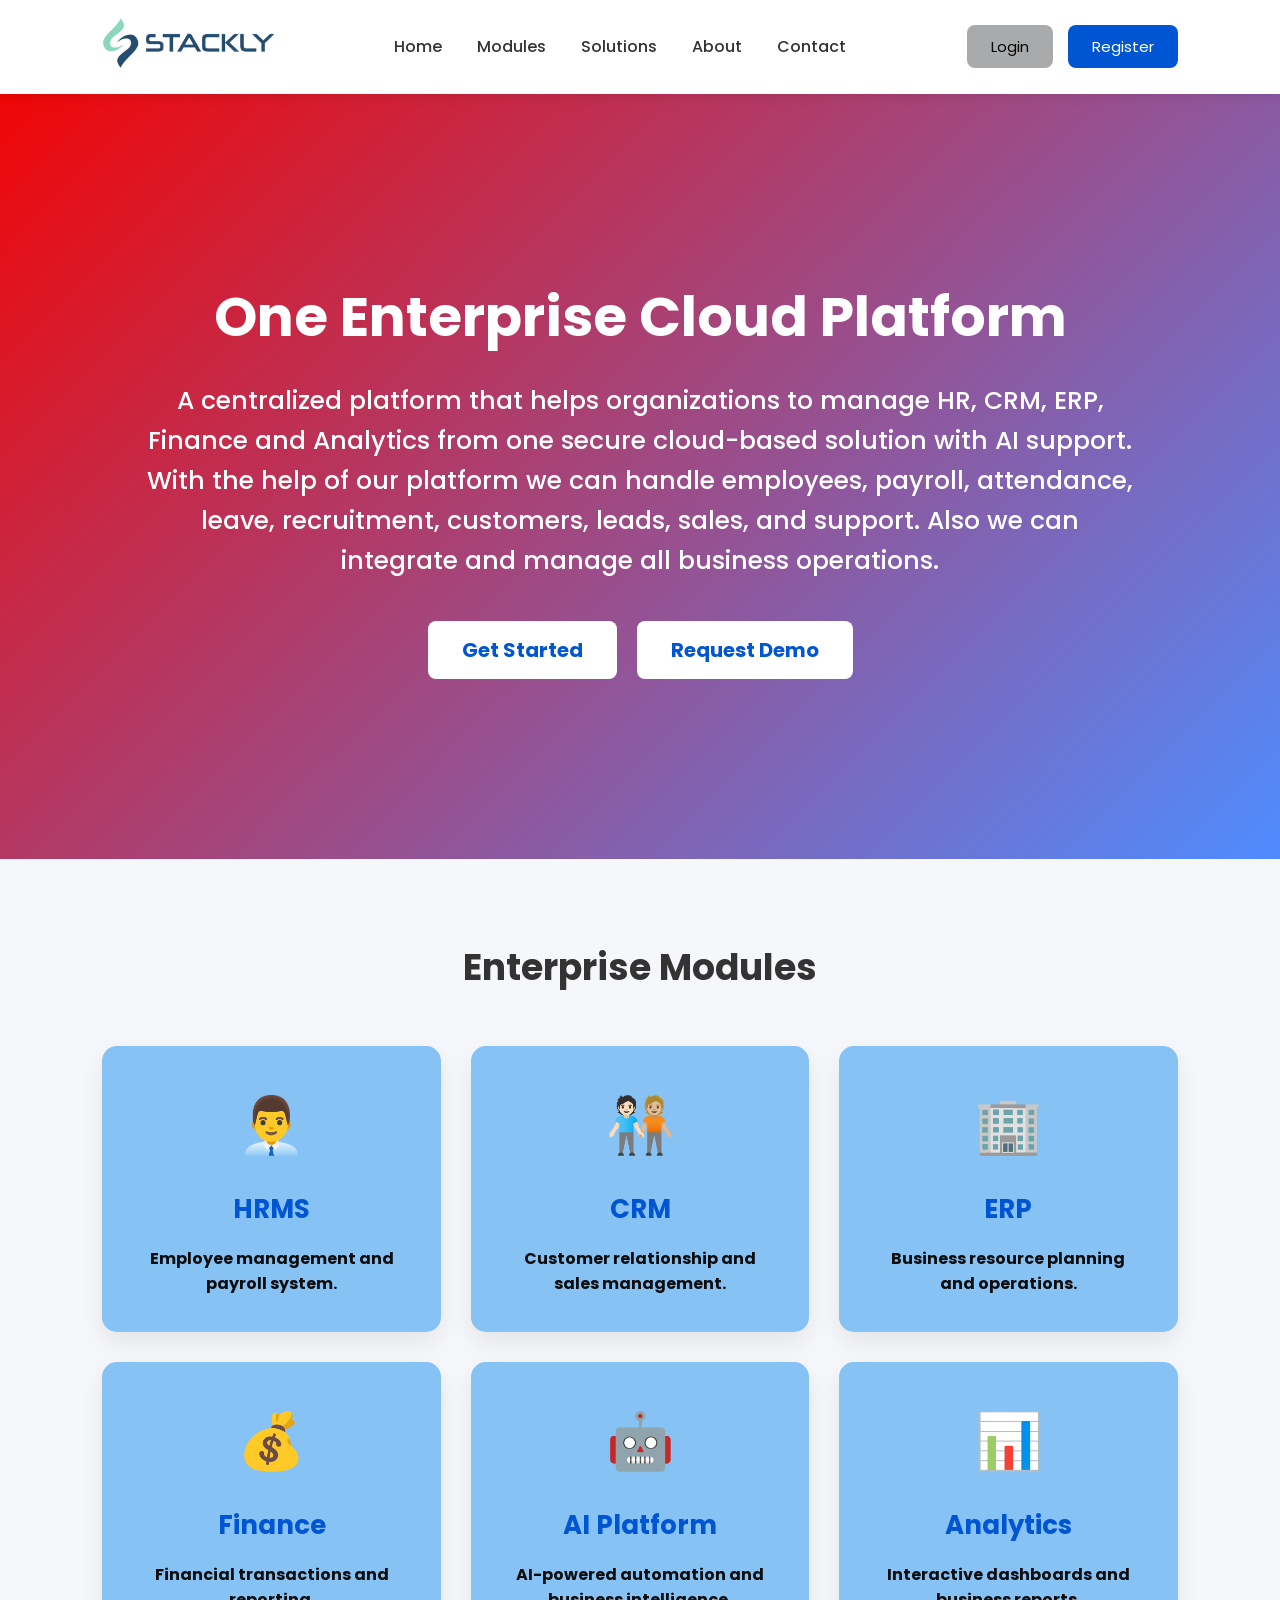
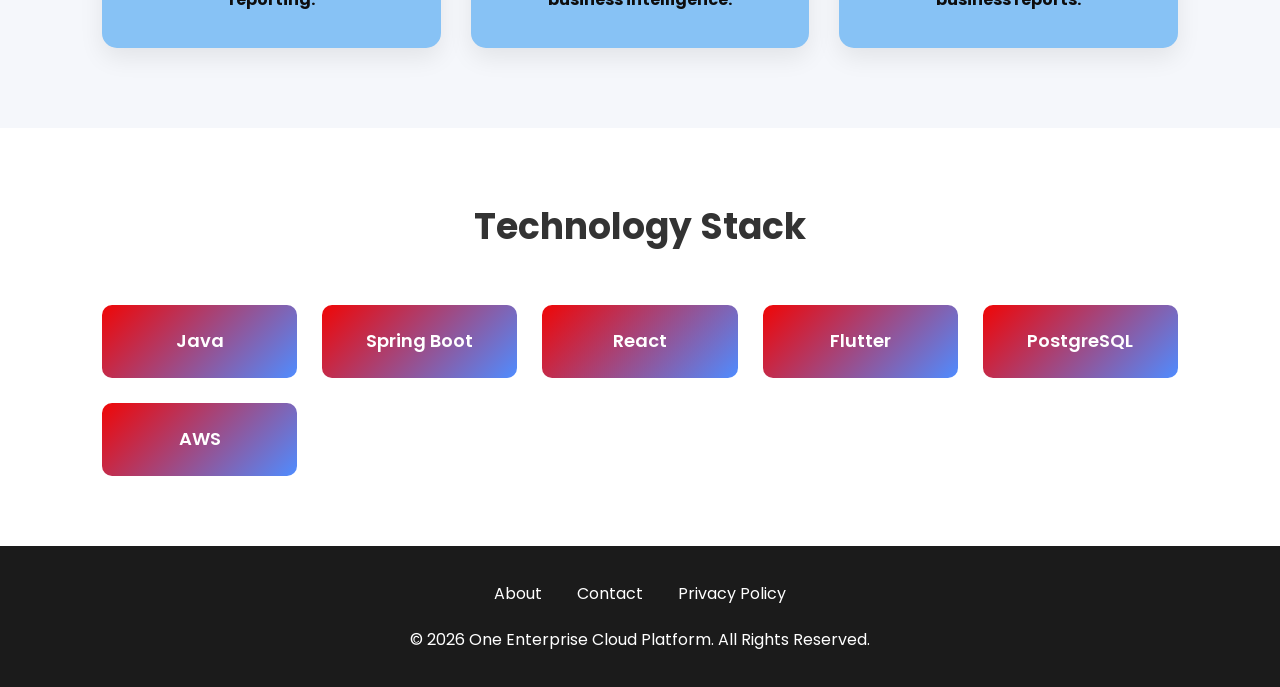
==== index.html @ d636d27a "Task 3" ====
<!doctype html>
<html lang="en">
  <head>
    <meta charset="UTF-8" />
    <meta name="viewport" content="width=device-width, initial-scale=1.0" />
    <title>One Enterprise Cloud Platform</title>

    <link rel="stylesheet" href="css/style.css" />
    <link rel="stylesheet" href="css/landing.css" />

  </head>

  <body>
    <header>
      <div class="logo">
        <img src="assets/images/stackly.png" alt="Stackly Logo" />
      </div>

      <nav>
        <ul>
          <li><a href="#">Home</a></li>
          <li><a href="#">Modules</a></li>
          <li><a href="#">Solutions</a></li>
          <li><a href="#">About</a></li>
          <li><a href="#">Contact</a></li>
        </ul>
      </nav>

      <div class="header-buttons">
        <a href="login.html">
          <button class="login-btn">Login</button>
        </a>
        <button class="register-btn">Register</button>
      </div>
    </header>
    <!-- Hero -->
    <section class="hero">
      <div class="hero-content">
        <h1>One Enterprise Cloud Platform</h1>

        <p>
          A centralized platform that helps organizations to manage HR, CRM,
          ERP, Finance and Analytics from one secure cloud-based solution with
          AI support. With the help of our platform we can handle employees,
          payroll, attendance, leave, recruitment, customers, leads, sales, and
          support. Also we can integrate and manage all business operations.
        </p>

        <div class="hero-buttons">
          <button class="primary-btn">Get Started</button>

          <button class="secondary-btn">Request Demo</button>
        </div>
      </div>
    </section>
    <!-- Modules -->
    <section class="modules">
      <h2>Enterprise Modules</h2>

      <div class="module-container">
        <div class="card">
          <div class="icon">👨‍💼</div>
          <h3>HRMS</h3>
          <p>Employee management and payroll system.</p>
        </div>

        <div class="card">
          <div class="icon">🧑🏻‍🤝‍🧑🏼</div>
          <h3>CRM</h3>
          <p>Customer relationship and sales management.</p>
        </div>

        <div class="card">
          <div class="icon">🏢</div>
          <h3>ERP</h3>
          <p>Business resource planning and operations.</p>
        </div>

        <div class="card">
          <div class="icon">💰</div>
          <h3>Finance</h3>
          <p>Financial transactions and reporting.</p>
        </div>

        <div class="card">
          <div class="icon">🤖</div>
          <h3>AI Platform</h3>
          <p>AI-powered automation and business intelligence.</p>
        </div>

        <div class="card">
          <div class="icon">📊</div>
          <h3>Analytics</h3>
          <p>Interactive dashboards and business reports.</p>
        </div>
      </div>
    </section>
    <!-- Technology -->
    <section class="technology">
      <h2>Technology Stack</h2>

      <div class="tech-container">
        <div class="tech-box">Java</div>

        <div class="tech-box">Spring Boot</div>

        <div class="tech-box">React</div>

        <div class="tech-box">Flutter</div>

        <div class="tech-box">PostgreSQL</div>

        <div class="tech-box">AWS</div>
      </div>
    </section>
    <!-- Footer -->
    <footer>
      <div class="footer-links">
        <a href="#">About</a>

        <a href="#">Contact</a>

        <a href="#">Privacy Policy</a>
      </div>

      <p>© 2026 One Enterprise Cloud Platform. All Rights Reserved.</p>
    </footer>
    <script src="js/landing.js"></script>
  </body>
</html>
---- css/style.css ----
@import url("https://fonts.googleapis.com/css2?family=Poppins:wght@300;400;500;600;700&display=swap");

* {
  margin: 0;
  padding: 0;
  box-sizing: border-box;
  font-family: "Poppins", sans-serif;
}
---- css/landing.css ----
body {
  background: #f5f7fb;
  color: #333;
  line-height: 1.6;
}

/* Header */

header {
  position: sticky;
  top: 0;

  display: flex;
  justify-content: space-between;
  align-items: center;

  padding: 18px 8%;

  background: #ffffff;

  box-shadow: 0 3px 10px rgba(0, 0, 0, 0.08);

  z-index: 1000;
}

.logo img {
  height: 50px;
  width: auto;
}

.logo h2 {
  color: #0056d2;
  font-size: 28px;
  font-weight: 700;
}

nav ul {
  display: flex;
  list-style: none;
  gap: 35px;
}

nav a {
  text-decoration: none;
  color: #333;
  font-weight: 500;
  transition: 0.3s;
}

nav a:hover {
  color: #0056d2;
}

.header-buttons {
  display: flex;
  gap: 15px;
}

.login-btn,
.register-btn {
  padding: 10px 24px;

  border: none;

  border-radius: 8px;

  cursor: pointer;

  font-size: 15px;

  transition: 0.3s;
}

.login-btn {
  background: #a9aaab;
  color: #050505;
}

.login-btn:hover {
  background: #d8e4ff;
}

.register-btn {
  background: #0056d2;
  color: white;
}

.register-btn:hover {
  background: #003f9f;
}

/* Hero */

.hero {
  min-height: 85vh;

  display: flex;
  justify-content: center;
  align-items: center;

  text-align: center;

  padding: 40px;

  background: linear-gradient(135deg, #f00606, #4f8cff);

  color: white;
}

.hero-content {
  max-width: 1000px;
}

.hero h1 {
  font-size: 55px;
  margin-bottom: 20px;
}

.hero p {
  font-size: 25px;
  margin-bottom: 40px;
  font-weight: 500;
}

.hero-buttons {
  display: flex;
  justify-content: center;
  gap: 20px;
}

.primary-btn,
.secondary-btn {
  padding: 14px 34px;

  border: none;

  border-radius: 8px;

  cursor: pointer;

  font-size: 20px;

  transition: 0.3s;
}

.primary-btn,
.secondary-btn {
  background: white;
  color: #0056d2;
  font-weight: 700;
}

.primary-btn:hover,
.secondary-btn:hover {
  transform: translateY(-3px);
}
/* Modules */

.modules {
  padding: 80px 8%;
}

.modules h2 {
  text-align: center;

  font-size: 36px;

  margin-bottom: 50px;
}

.module-container {
  display: grid;

  grid-template-columns: repeat(auto-fit, minmax(280px, 1fr));

  gap: 30px;
}

.card {
  background: rgb(135, 194, 245);

  font-weight: 700;

  padding: 35px;

  border-radius: 15px;

  text-align: center;

  box-shadow: 0 10px 25px rgba(0, 0, 0, 0.08);

  transition: 0.3s;
}

.card:hover {
  transform: translateY(-10px);
}

.icon {
  font-size: 55px;

  margin-bottom: 20px;
}

.card h3 {
  margin-bottom: 15px;

  font-size: 26px;

  color: #0056d2;
}

.card p {
  color: #0e0d0d;
}

/* Technology */

.technology {
  padding: 70px 8%;

  background: white;
}

.technology h2 {
  text-align: center;

  margin-bottom: 50px;

  font-size: 36px;
}

.tech-container {
  display: grid;

  grid-template-columns: repeat(auto-fit, minmax(180px, 1fr));

  gap: 25px;
}

.tech-box {
  background: linear-gradient(135deg, #f00606, #4f8cff);

  color: white;

  text-align: center;

  padding: 22px;

  border-radius: 10px;

  font-size: 18px;

  font-weight: 600;

  transition: 0.3s;
}

.tech-box:hover {
  background: #003f9f;

  transform: scale(1.05);
}

/* Footer */

footer {
  background: #1b1b1b;

  color: white;

  text-align: center;

  padding: 35px;
}

.footer-links {
  display: flex;

  justify-content: center;

  gap: 35px;

  margin-bottom: 20px;
}

.footer-links a {
  color: white;

  text-decoration: none;

  transition: 0.3s;
}

.footer-links a:hover {
  color: #4f8cff;
}

/* Mobile View */

@media (max-width: 992px) {
  header {
    flex-direction: column;

    gap: 20px;
  }

  nav ul {
    flex-wrap: wrap;

    justify-content: center;
  }

  .hero h1 {
    font-size: 42px;
  }
}

@media (max-width: 768px) {
  .hero {
    padding: 60px 20px;
  }

  .hero h1 {
    font-size: 34px;
  }

  .hero p {
    font-size: 16px;
  }

  .hero-buttons {
    flex-direction: column;
  }

  .footer-links {
    flex-direction: column;

    gap: 15px;
  }
}
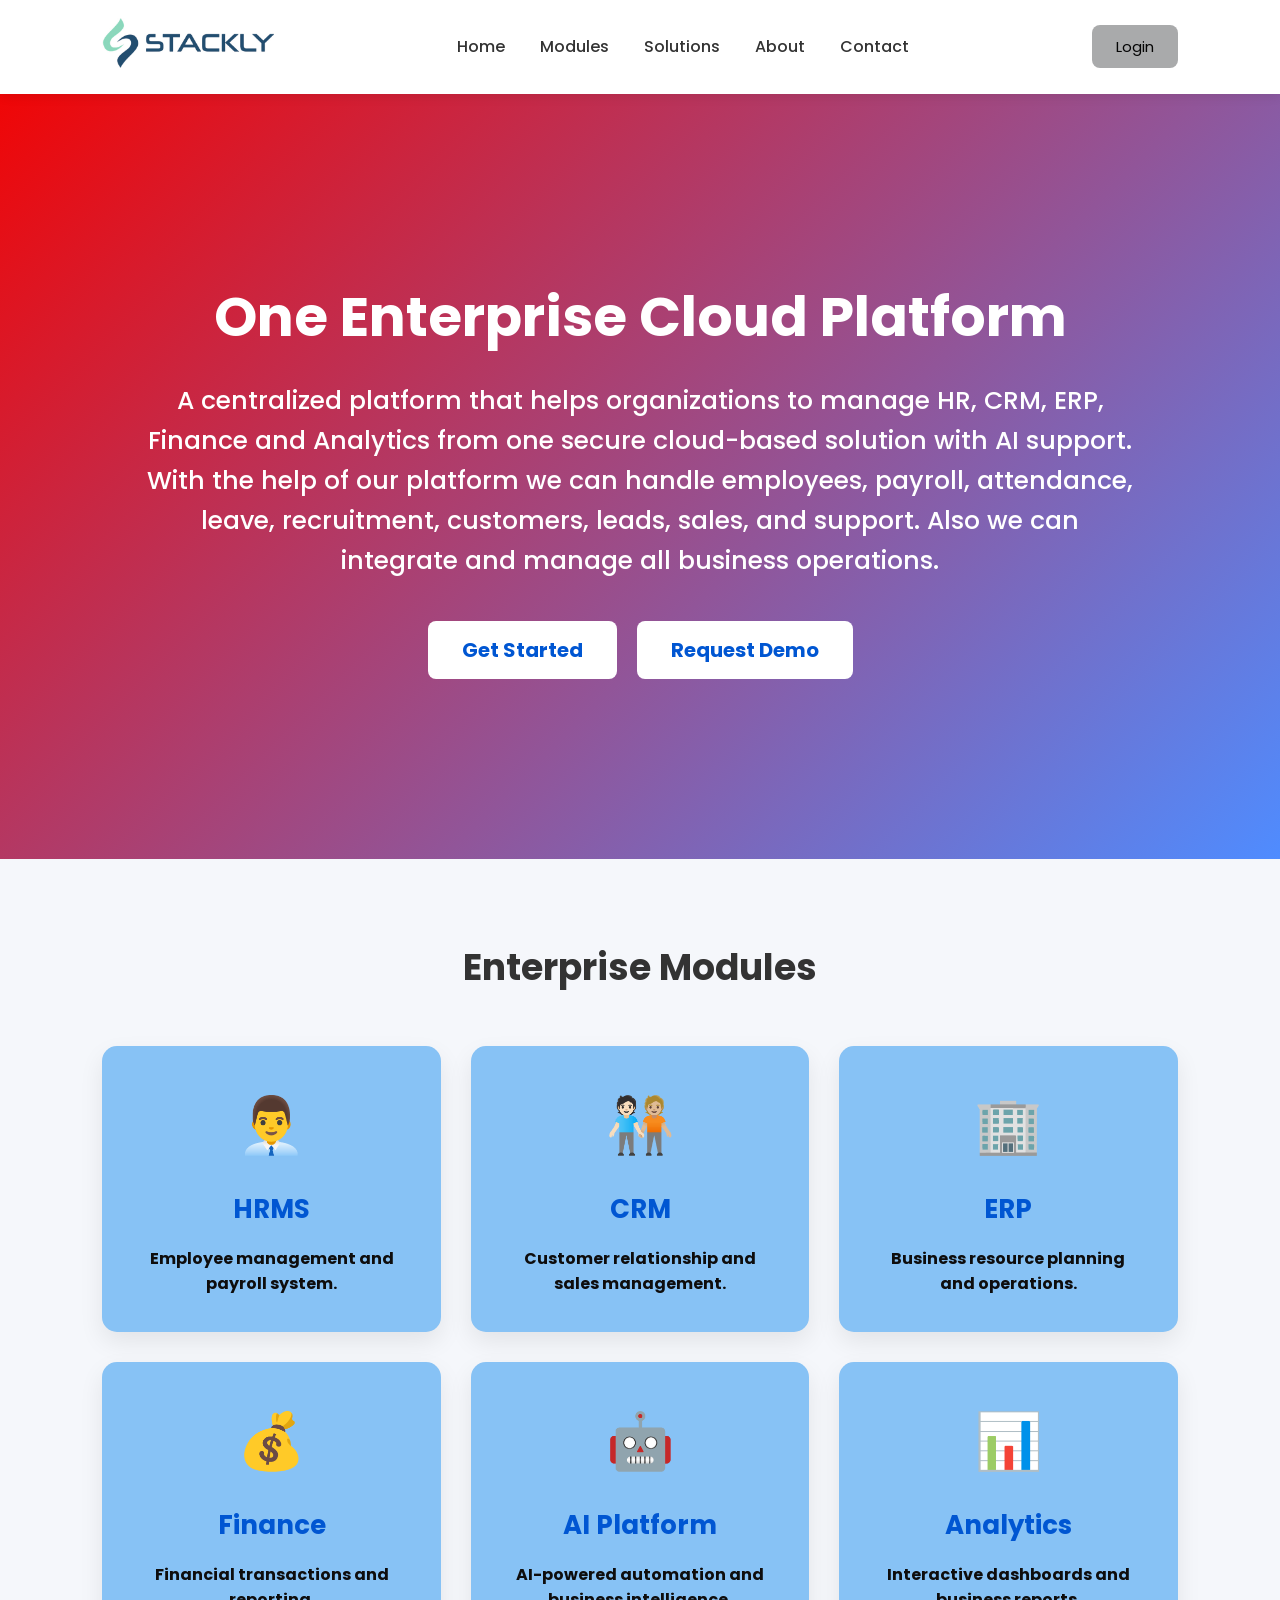
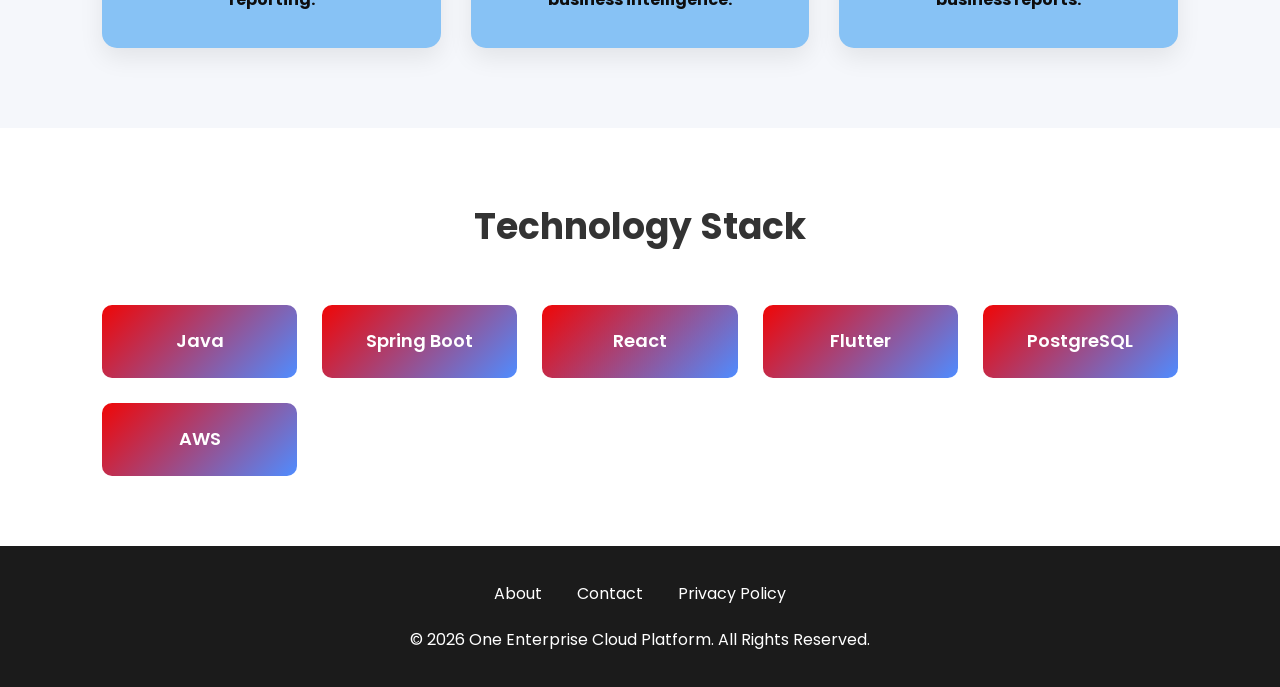
==== commit 5669594b: "Task 5" ====
--- a/index.html
+++ b/index.html
@@ -27,10 +27,9 @@
       </nav>
 
       <div class="header-buttons">
-        <a href="login.html">
-          <button class="login-btn">Login</button>
+        <a href="login.html" class="login-link">
+          <button class="login-btn" type="button">Login</button>
         </a>
-        <button class="register-btn">Register</button>
       </div>
     </header>
     <!-- Hero -->
--- a/css/landing.css
+++ b/css/landing.css
@@ -1,4 +1,3 @@
-
 
 body {
   background: #f5f7fb;
